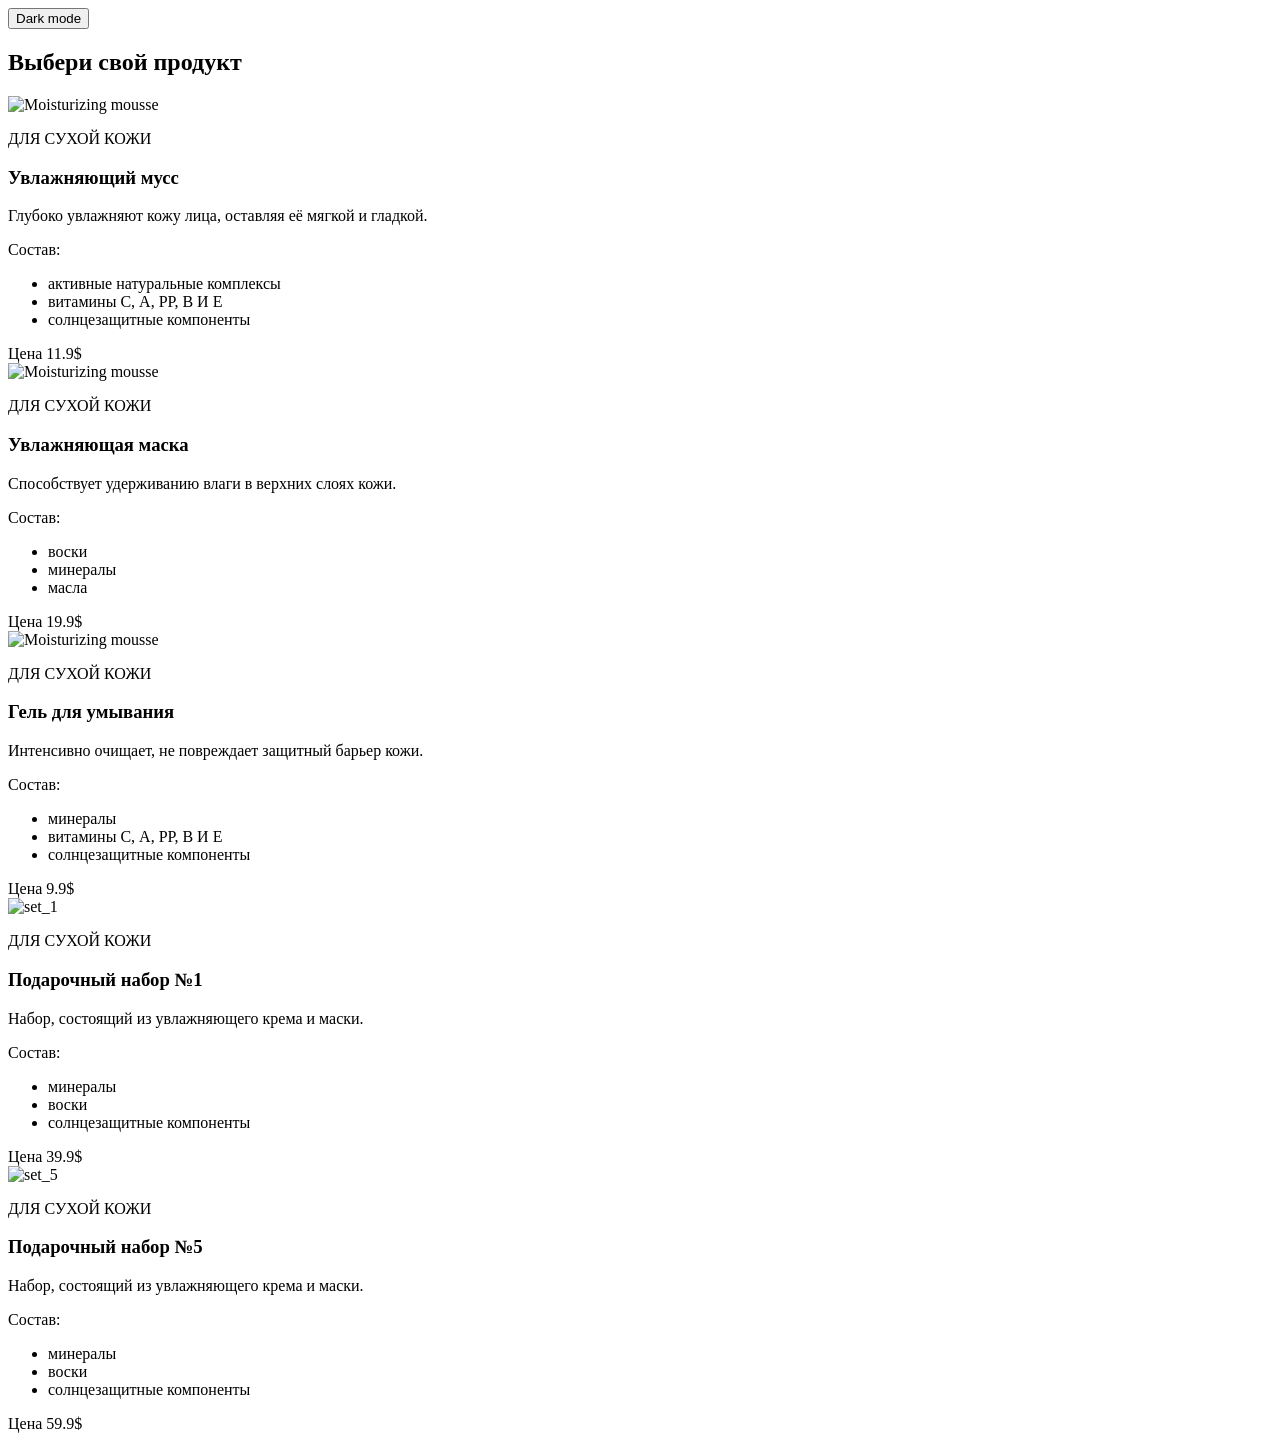
==== homework1-4/index.html @ 356f0da8 "Homework 5-6" ====
<!DOCTYPE html>
<html lang="ru">
  <head>
    <meta charset="UTF-8">
    <meta name="viewport" content="width=device-width, initial-scale=1.0">
    <link rel="preconnect" href="https://fonts.googleapis.com">
    <link rel="preconnect" href="https://fonts.gstatic.com" crossorigin>
    <link href="https://fonts.googleapis.com/css2?family=Montserrat:ital,wght@0,100..900;1,100..900&display=swap" rel="stylesheet">
    <link rel="stylesheet" href="/homework 1/styles/style.css">
    <title>Homework</title>
  </head>
  
  <body>
    <main>
      <button class = "theme-btn" id = "theme-btn">Dark mode</button>
      <section class="catalog">
        <h1 class="title">Выбери свой продукт</h1>
        <div class="grid">
          <div class="card">
            <div class="image-box">
              <img class="img" src="/homework 1/img/Moisturizing_mousse.png" alt="Moisturizing mousse">
            </div>
            <p class="tag1">ДЛЯ СУХОЙ КОЖИ</p>
            <h3>Увлажняющий мусс</h3>
            <p class="tag2">Глубоко увлажняют кожу лица, оставляя её мягкой и гладкой.</p>
            <span class="label">Состав:</span>
            <ul>
              <li>активные натуральные комплексы</li>
              <li>витамины С, А, РР, В И Е</li>
              <li>солнцезащитные компоненты</li>
            </ul>
            <div class="price">
              <span class="price-label">Цена</span>
              <span>11.9&#36;</span>
            </div>
          </div>
          <div class="card">
            <div class="image-box">
              <img class="img" src="/homework 1/img/Moisturizing_mask.png" alt="Moisturizing mousse">
            </div>
            <p class="tag1">ДЛЯ СУХОЙ КОЖИ</p>
            <h3>Увлажняющая маска</h3>
            <p class="tag2">Способствует удерживанию влаги в верхних слоях кожи.</p>
            <span class="label">Состав:</span>
            <ul>
              <li>воски</li>
              <li>минералы</li>
              <li>масла</li>
            </ul>
            <div class="price">
              <span class="price-label">Цена</span>
              <span>19.9&#36;</span>
            </div>
          </div>
          <div class="card">
            <div class="image-box">
              <img class="img" src="/homework 1/img/Cleansing_gel.png" alt="Moisturizing mousse">
            </div>
            <p class="tag1">ДЛЯ СУХОЙ КОЖИ</p>
            <h3>Гель для умывания</h3>
            <p class="tag2">Интенсивно очищает, не повреждает защитный барьер кожи.</p>
            <span class="label">Состав:</span>
            <ul>
              <li>минералы</li>
              <li>витамины С, А, РР, В И Е</li>
              <li>солнцезащитные компоненты</li>
            </ul>
            <div class="price">
              <span class="price-label">Цена</span>
              <span>9.9&#36;</span>
            </div>
          </div>
          <div class="card">
            <div class="image-box">
              <img class="img" src="/homework 1/img/set_1.png" alt="set_1">
            </div>
            <p class="tag1">ДЛЯ СУХОЙ КОЖИ</p>
            <h3>Подарочный набор №1</h3>
            <p class="tag2">Набор, состоящий из увлажняющего крема и маски.</p>
            <span class="label">Состав:</span>
            <ul>
              <li>минералы</li>
              <li>воски</li>
              <li>солнцезащитные компоненты</li>
            </ul>
            <div class="price">
              <span class="price-label">Цена</span>
              <span>39.9&#36;</span>
            </div>
          </div>
          <div class="card">
            <div class="image-box">
              <img class="img" src="/homework 1/img/set_5.png" alt="set_5">
            </div>
            <p class="tag1">ДЛЯ СУХОЙ КОЖИ</p>
            <h3>Подарочный набор №5</h3>
            <p class="tag2">Набор, состоящий из увлажняющего крема и маски.</p>
            <span class="label">Состав:</span>
            <ul>
              <li>минералы</li>
              <li>воски</li>
              <li>солнцезащитные компоненты</li>
            </ul>
            <div class="price">
              <span class="price-label">Цена</span>
              <span>59.9&#36;</span>
            </div>
          </div>
        </div>
      </section>
    </main>
    <script src="/homework 1/js/script.js"></script>
  </body>
</html>
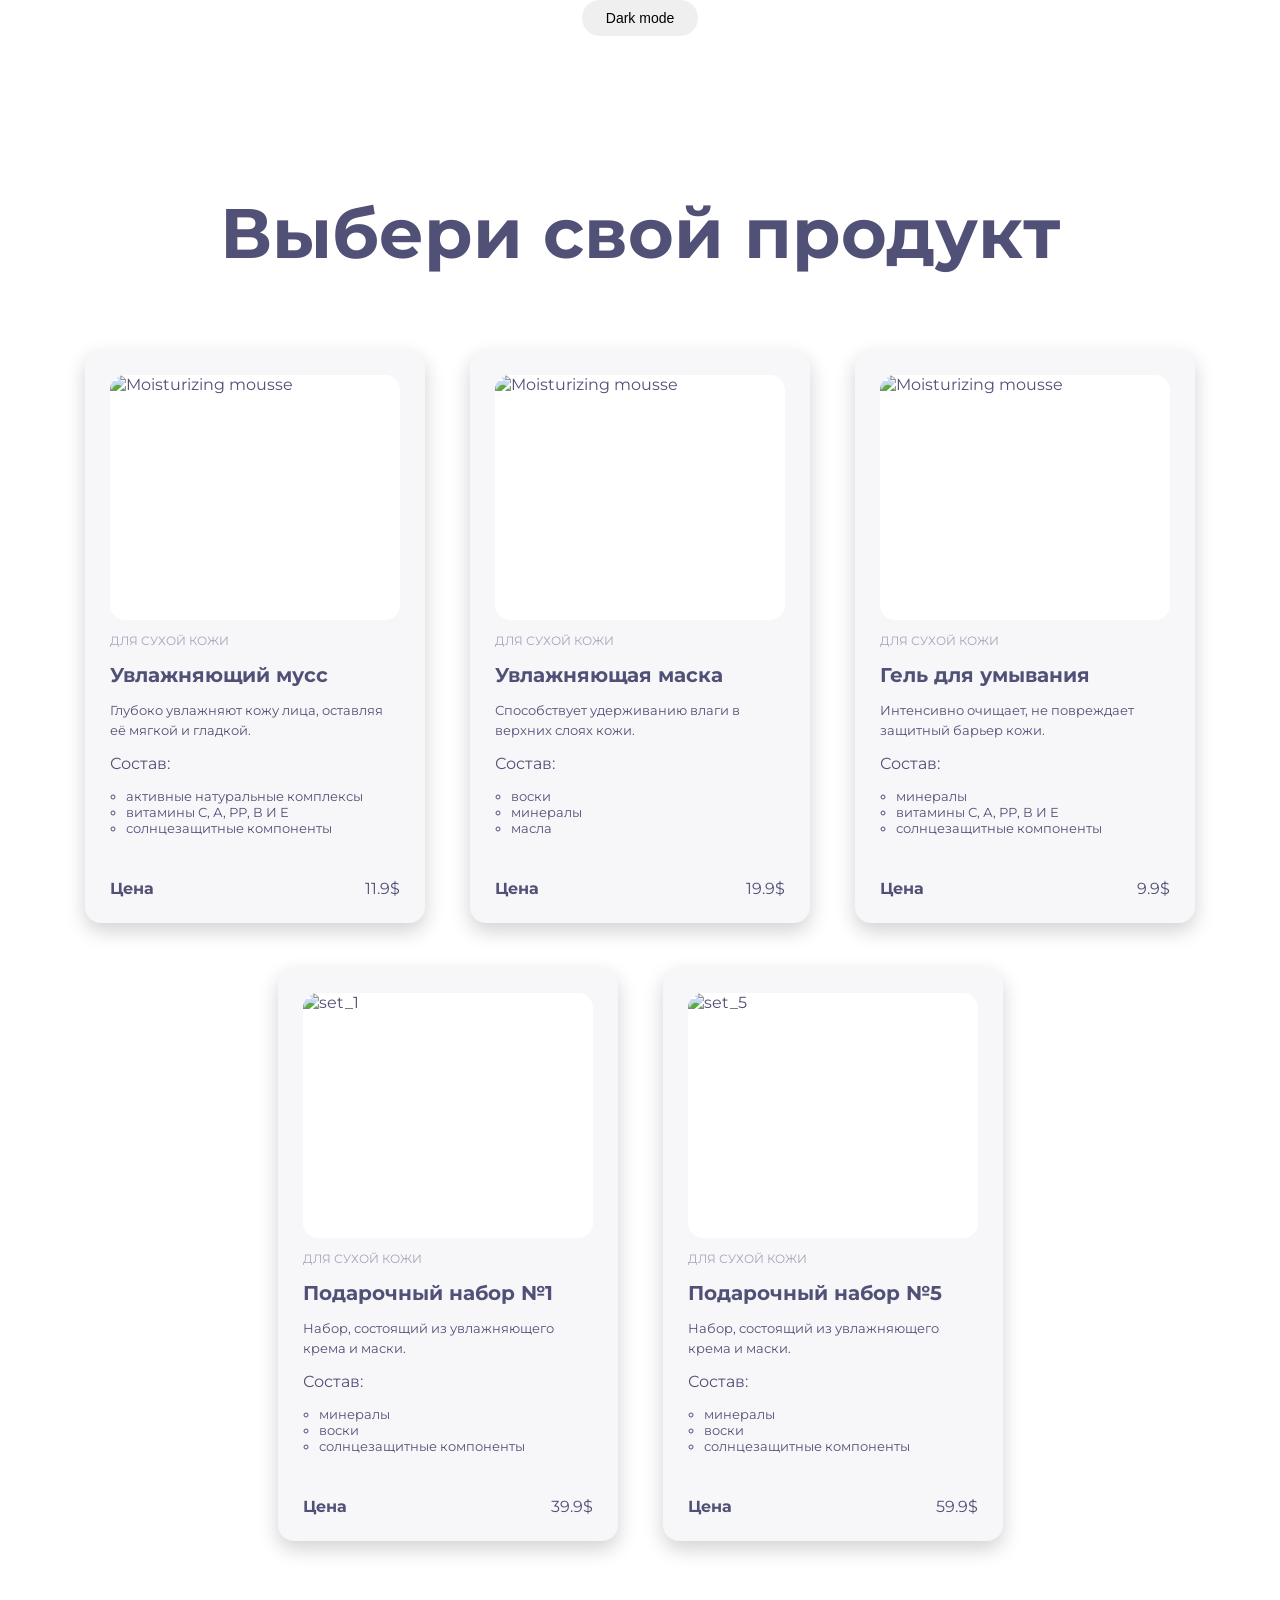
==== commit dcadff95: "homewrok5" ====
--- a/homework1-4/index.html
+++ b/homework1-4/index.html
@@ -6,7 +6,7 @@
     <link rel="preconnect" href="https://fonts.googleapis.com">
     <link rel="preconnect" href="https://fonts.gstatic.com" crossorigin>
     <link href="https://fonts.googleapis.com/css2?family=Montserrat:ital,wght@0,100..900;1,100..900&display=swap" rel="stylesheet">
-    <link rel="stylesheet" href="/homework 1/styles/style.css">
+    <link rel="stylesheet" href="/homework1-4/styles/style.css">
     <title>Homework</title>
   </head>
   
@@ -18,7 +18,7 @@
         <div class="grid">
           <div class="card">
             <div class="image-box">
-              <img class="img" src="/homework 1/img/Moisturizing_mousse.png" alt="Moisturizing mousse">
+              <img class="img" src="/homework1-4/img/Moisturizing_mousse.png" alt="Moisturizing mousse">
             </div>
             <p class="tag1">ДЛЯ СУХОЙ КОЖИ</p>
             <h3>Увлажняющий мусс</h3>
@@ -36,7 +36,7 @@
           </div>
           <div class="card">
             <div class="image-box">
-              <img class="img" src="/homework 1/img/Moisturizing_mask.png" alt="Moisturizing mousse">
+              <img class="img" src="/homework1-4/img/Moisturizing_mask.png" alt="Moisturizing mousse">
             </div>
             <p class="tag1">ДЛЯ СУХОЙ КОЖИ</p>
             <h3>Увлажняющая маска</h3>
@@ -54,7 +54,7 @@
           </div>
           <div class="card">
             <div class="image-box">
-              <img class="img" src="/homework 1/img/Cleansing_gel.png" alt="Moisturizing mousse">
+              <img class="img" src="/homework1-4/img/Cleansing_gel.png" alt="Moisturizing mousse">
             </div>
             <p class="tag1">ДЛЯ СУХОЙ КОЖИ</p>
             <h3>Гель для умывания</h3>
@@ -72,7 +72,7 @@
           </div>
           <div class="card">
             <div class="image-box">
-              <img class="img" src="/homework 1/img/set_1.png" alt="set_1">
+              <img class="img" src="/homework1-4/img/set_1.png" alt="set_1">
             </div>
             <p class="tag1">ДЛЯ СУХОЙ КОЖИ</p>
             <h3>Подарочный набор №1</h3>
@@ -90,7 +90,7 @@
           </div>
           <div class="card">
             <div class="image-box">
-              <img class="img" src="/homework 1/img/set_5.png" alt="set_5">
+              <img class="img" src="/homework1-4/img/set_5.png" alt="set_5">
             </div>
             <p class="tag1">ДЛЯ СУХОЙ КОЖИ</p>
             <h3>Подарочный набор №5</h3>
@@ -109,6 +109,6 @@
         </div>
       </section>
     </main>
-    <script src="/homework 1/js/script.js"></script>
+    <script src="/homework1-4/js/script.js"></script>
   </body>
 </html>
--- a/homework1-4/styles/style.css
+++ b/homework1-4/styles/style.css
@@ -0,0 +1,110 @@
+* {
+  box-sizing: border-box;
+
+}
+body {
+  font-family: 'Montserrat', sans-serif;
+  color: #515076;
+  margin: 0;
+}
+ul {
+  list-style-type: circle;
+  font-size: 13px;
+  padding-left: 16px;
+}
+h3 {
+  font-size: 20px;
+  line-height: 27px;
+}
+h3, p, ul, span {
+  margin: 0;
+}
+.catalog{
+  background: url("/homework1-4/img/bg.png") no-repeat 85px 0px / 790px;
+  padding: 60px 0;
+  max-width: 1280px;
+  margin: 0 auto;
+}
+.card {
+  background-color: #F7F7FA;
+  border-radius: 16px;
+  box-shadow: 0px 8px 20px rgba(0, 0, 0, 0.18);
+  padding: 25px;
+  display: flex;
+  flex-direction: column;
+  gap: 12px;
+  width: 340px;
+  min-height: 573px;
+}
+.image-box{
+  overflow: hidden;
+  border-radius: 15px;
+  background-color: white;
+  width: 100%;
+  height: 245px;
+}
+.img {
+  width: 100%;
+  height: 100%;
+  display: block;
+  object-fit: contain;
+}
+.grid {
+  gap: 45px;
+  max-width: 1110px;
+  margin: 0 auto;
+  padding: 20px 0;
+  flex-wrap: wrap;
+  display: flex;
+  justify-content: center;
+}
+.title {
+  font-size: 70px;
+  line-height: 78px;
+  text-align: center;
+}
+.price {
+  display: flex;
+  justify-content: space-between;
+  align-items: center;
+  margin-top: auto;
+}
+.tag1{
+  font-size: 12px;
+  color: #A5A3B9;
+}
+.tag2 {
+  font-size: 13px;
+}
+.label {
+  line-height: 24px;
+}
+.card p {
+  line-height: 1.5;
+}
+.price-label {
+  font-weight: 700;
+}
+
+.active {
+  color: red !important;
+  transform: scale(1.05);
+}
+
+.theme-btn {
+  display: block;
+  margin: 0 auto 40px;
+  padding: 10px 24px;
+  border-radius: 20px;
+  border: none;
+  cursor: pointer;
+  font-size: 14px;
+}
+.dark {
+  background-color: #1a1a2e;
+  color: #ffffff;
+}
+.dark .card {
+  background-color: #2a2a4a;
+  color: #ffffff;
+}
